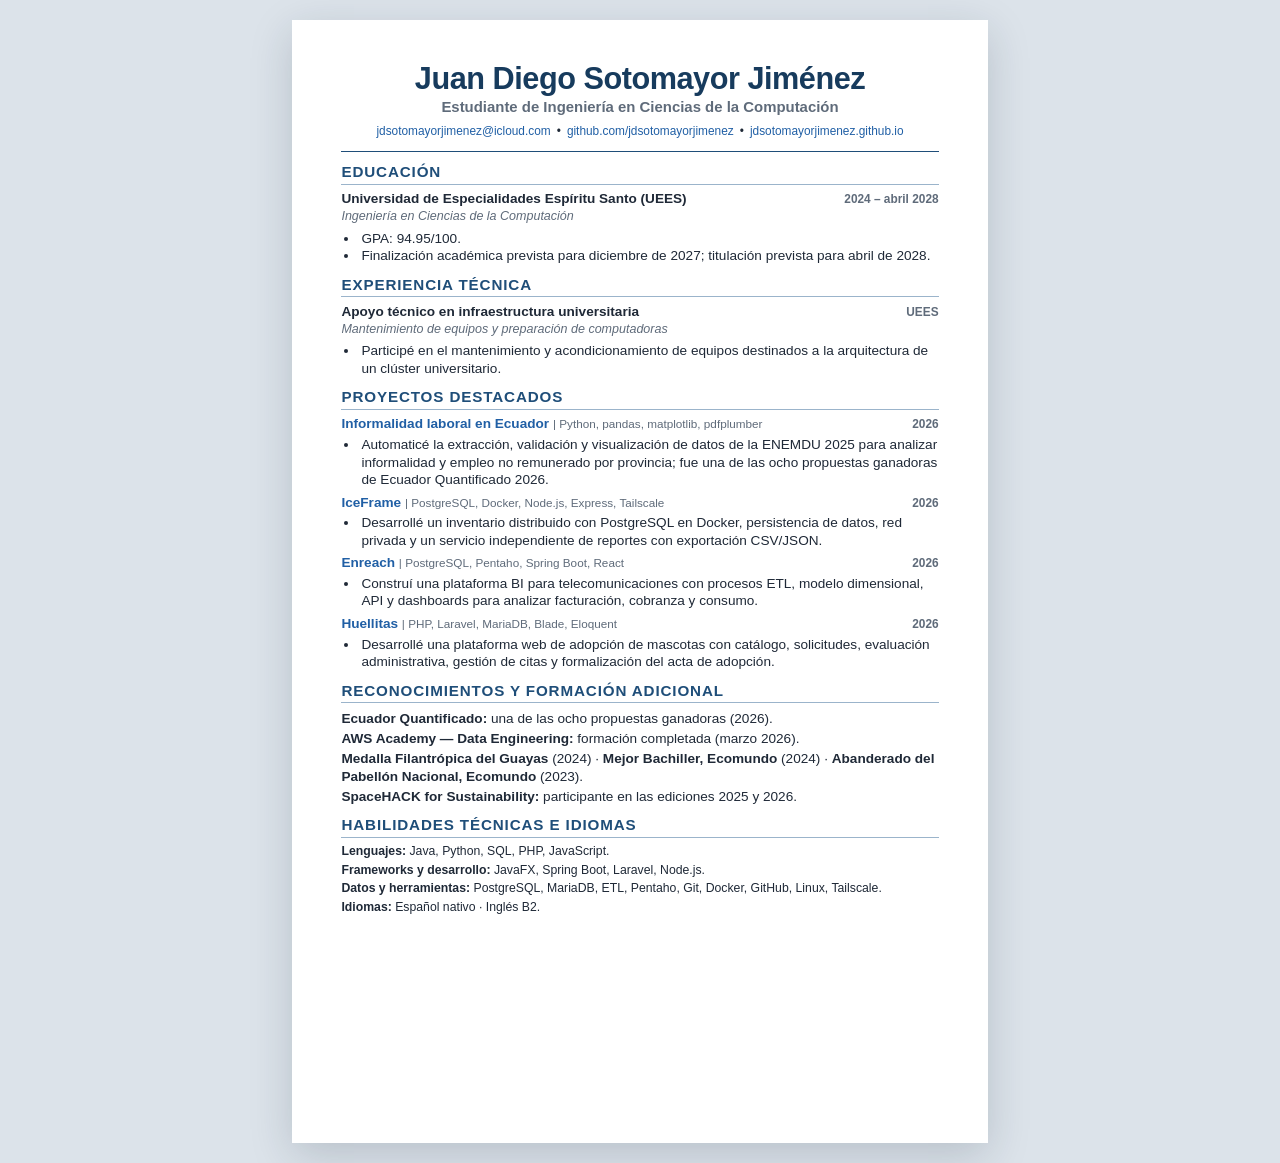
==== assets/docs/cv/src/index.html @ d0d5fd98 "Actualizar interfaz y agregar CV" ====
<!doctype html>
<html lang="es">

<head>
  <meta charset="utf-8">
  <meta name="viewport" content="width=device-width, initial-scale=1">
  <meta name="description" content="Currículum de Juan Diego Sotomayor Jiménez, estudiante de Ingeniería en Ciencias de la Computación.">
  <title>CV | Juan Diego Sotomayor Jiménez</title>
  <link rel="stylesheet" href="resume.css">
</head>

<body>
  <main class="resume">
    <header class="resume-header">
      <h1>Juan Diego Sotomayor Jiménez</h1>
      <p class="headline">Estudiante de Ingeniería en Ciencias de la Computación</p>
      <address class="contact-line">
        <a href="mailto:jdsotomayorjimenez@icloud.com">jdsotomayorjimenez@icloud.com</a>
        <span aria-hidden="true">•</span>
        <a href="https://github.com/jdsotomayorjimenez">github.com/jdsotomayorjimenez</a>
        <span aria-hidden="true">•</span>
        <a href="https://jdsotomayorjimenez.github.io/">jdsotomayorjimenez.github.io</a>
      </address>
    </header>

    <section aria-labelledby="education-title">
      <h2 id="education-title">Educación</h2>
      <article class="entry">
        <div class="entry-heading">
          <div>
            <h3>Universidad de Especialidades Espíritu Santo (UEES)</h3>
            <p class="entry-subtitle">Ingeniería en Ciencias de la Computación</p>
          </div>
          <p class="entry-date">2024 – abril 2028</p>
        </div>
        <ul>
          <li>GPA: 94.95/100.</li>
          <li>Finalización académica prevista para diciembre de 2027; titulación prevista para abril de 2028.</li>
        </ul>
      </article>
    </section>

    <section aria-labelledby="experience-title">
      <h2 id="experience-title">Experiencia técnica</h2>
      <article class="entry">
        <div class="entry-heading">
          <div>
            <h3>Apoyo técnico en infraestructura universitaria</h3>
            <p class="entry-subtitle">Mantenimiento de equipos y preparación de computadoras</p>
          </div>
          <p class="entry-date">UEES</p>
        </div>
        <ul>
          <li>Participé en el mantenimiento y acondicionamiento de equipos destinados a la arquitectura de un clúster universitario.</li>
        </ul>
      </article>
    </section>

    <section aria-labelledby="projects-title">
      <h2 id="projects-title">Proyectos destacados</h2>

      <article class="project">
        <div class="entry-heading">
          <h3>
            <a href="https://github.com/jdsotomayorjimenez/elquantificador_informalidad_ecu">Informalidad laboral en Ecuador</a>
            <span class="tech">| Python, pandas, matplotlib, pdfplumber</span>
          </h3>
          <p class="entry-date">2026</p>
        </div>
        <ul>
          <li>Automaticé la extracción, validación y visualización de datos de la ENEMDU 2025 para analizar informalidad y empleo no remunerado por provincia; fue una de las ocho propuestas ganadoras de Ecuador Quantificado 2026.</li>
        </ul>
      </article>

      <article class="project">
        <div class="entry-heading">
          <h3>
            <a href="https://github.com/jdsotomayorjimenez/proyecto-iceframe-db-reportes">IceFrame</a>
            <span class="tech">| PostgreSQL, Docker, Node.js, Express, Tailscale</span>
          </h3>
          <p class="entry-date">2026</p>
        </div>
        <ul>
          <li>Desarrollé un inventario distribuido con PostgreSQL en Docker, persistencia de datos, red privada y un servicio independiente de reportes con exportación CSV/JSON.</li>
        </ul>
      </article>

      <article class="project">
        <div class="entry-heading">
          <h3>
            <a href="https://github.com/juandifrost17/proyecto_bd2_enreach">Enreach</a>
            <span class="tech">| PostgreSQL, Pentaho, Spring Boot, React</span>
          </h3>
          <p class="entry-date">2026</p>
        </div>
        <ul>
          <li>Construí una plataforma BI para telecomunicaciones con procesos ETL, modelo dimensional, API y dashboards para analizar facturación, cobranza y consumo.</li>
        </ul>
      </article>

      <article class="project">
        <div class="entry-heading">
          <h3>
            <a href="https://github.com/jdsotomayorjimenez/proyecto-ldp-huellitas">Huellitas</a>
            <span class="tech">| PHP, Laravel, MariaDB, Blade, Eloquent</span>
          </h3>
          <p class="entry-date">2026</p>
        </div>
        <ul>
          <li>Desarrollé una plataforma web de adopción de mascotas con catálogo, solicitudes, evaluación administrativa, gestión de citas y formalización del acta de adopción.</li>
        </ul>
      </article>
    </section>

    <section aria-labelledby="recognition-title">
      <h2 id="recognition-title">Reconocimientos y formación adicional</h2>
      <div class="compact-list">
        <p><strong>Ecuador Quantificado:</strong> una de las ocho propuestas ganadoras (2026).</p>
        <p><strong>AWS Academy — Data Engineering:</strong> formación completada (marzo 2026).</p>
        <p><strong>Medalla Filantrópica del Guayas</strong> (2024) · <strong>Mejor Bachiller, Ecomundo</strong> (2024) · <strong>Abanderado del Pabellón Nacional, Ecomundo</strong> (2023).</p>
        <p><strong>SpaceHACK for Sustainability:</strong> participante en las ediciones 2025 y 2026.</p>
      </div>
    </section>

    <section aria-labelledby="skills-title">
      <h2 id="skills-title">Habilidades técnicas e idiomas</h2>
      <div class="compact-list skills-list">
        <p><strong>Lenguajes:</strong> Java, Python, SQL, PHP, JavaScript.</p>
        <p><strong>Frameworks y desarrollo:</strong> JavaFX, Spring Boot, Laravel, Node.js.</p>
        <p><strong>Datos y herramientas:</strong> PostgreSQL, MariaDB, ETL, Pentaho, Git, Docker, GitHub, Linux, Tailscale.</p>
        <p><strong>Idiomas:</strong> Español nativo · Inglés B2.</p>
      </div>
    </section>
  </main>
</body>

</html>
---- assets/docs/cv/src/resume.css ----
@page {
  size: A4;
  margin: 11mm 13mm;
}

:root {
  --accent: #1f4e79;
  --link: #205fa5;
  --text: #1f2937;
  --muted: #5f6b7a;
  --line: #9bb4cb;
}

* {
  box-sizing: border-box;
}

html {
  color: var(--text);
  background: #fff;
  font-family: Arial, Helvetica, sans-serif;
  font-size: 10.2pt;
  line-height: 1.27;
}

body {
  margin: 0;
  background: #fff;
}

.resume {
  width: 100%;
  max-width: 184mm;
  margin: 0 auto;
}

.resume-header {
  padding-bottom: 3.2mm;
  text-align: center;
  border-bottom: 1.4pt solid var(--accent);
}

h1,
h2,
h3,
p {
  margin-top: 0;
}

h1 {
  margin-bottom: 1mm;
  color: #173b5d;
  font-size: 23pt;
  line-height: 1.06;
  letter-spacing: -.35pt;
}

.headline {
  margin-bottom: 1.8mm;
  color: var(--muted);
  font-size: 11.2pt;
  font-weight: 700;
}

.contact-line {
  display: flex;
  flex-wrap: wrap;
  justify-content: center;
  gap: 1.6mm;
  margin: 0;
  font-size: 8.9pt;
  font-style: normal;
}

a {
  color: var(--link);
  text-decoration: none;
}

section {
  margin-top: 3.3mm;
}

h2 {
  margin-bottom: 1.8mm;
  padding-bottom: .7mm;
  color: var(--accent);
  border-bottom: .75pt solid var(--line);
  font-size: 11.4pt;
  line-height: 1.1;
  letter-spacing: .65pt;
  text-transform: uppercase;
}

.entry,
.project {
  break-inside: avoid;
}

.project + .project {
  margin-top: 1.7mm;
}

.entry-heading {
  display: flex;
  align-items: baseline;
  justify-content: space-between;
  gap: 4mm;
}

.entry-heading > :first-child {
  min-width: 0;
}

h3 {
  margin-bottom: .45mm;
  font-size: 10.2pt;
  line-height: 1.2;
}

.entry-subtitle {
  margin-bottom: .7mm;
  color: var(--muted);
  font-size: 9.4pt;
  font-style: italic;
}

.entry-date {
  flex: 0 0 auto;
  margin-bottom: 0;
  color: var(--muted);
  font-size: 8.9pt;
  font-weight: 700;
  white-space: nowrap;
}

.tech {
  color: var(--muted);
  font-size: 8.8pt;
  font-weight: 400;
}

ul {
  margin: .5mm 0 0;
  padding-left: 4.6mm;
}

li {
  padding-left: .7mm;
}

.compact-list p {
  margin-bottom: .75mm;
}

.compact-list p:last-child {
  margin-bottom: 0;
}

.skills-list {
  font-size: 9.2pt;
}

@media screen {
  body {
    padding: 20px;
    background: #dce3ea;
  }

  .resume {
    min-height: 297mm;
    padding: 11mm 13mm;
    background: #fff;
    box-shadow: 0 12px 40px rgba(22, 38, 55, .18);
  }
}

@media print {
  html,
  body {
    print-color-adjust: exact;
    -webkit-print-color-adjust: exact;
  }

  .resume {
    max-width: none;
  }
}
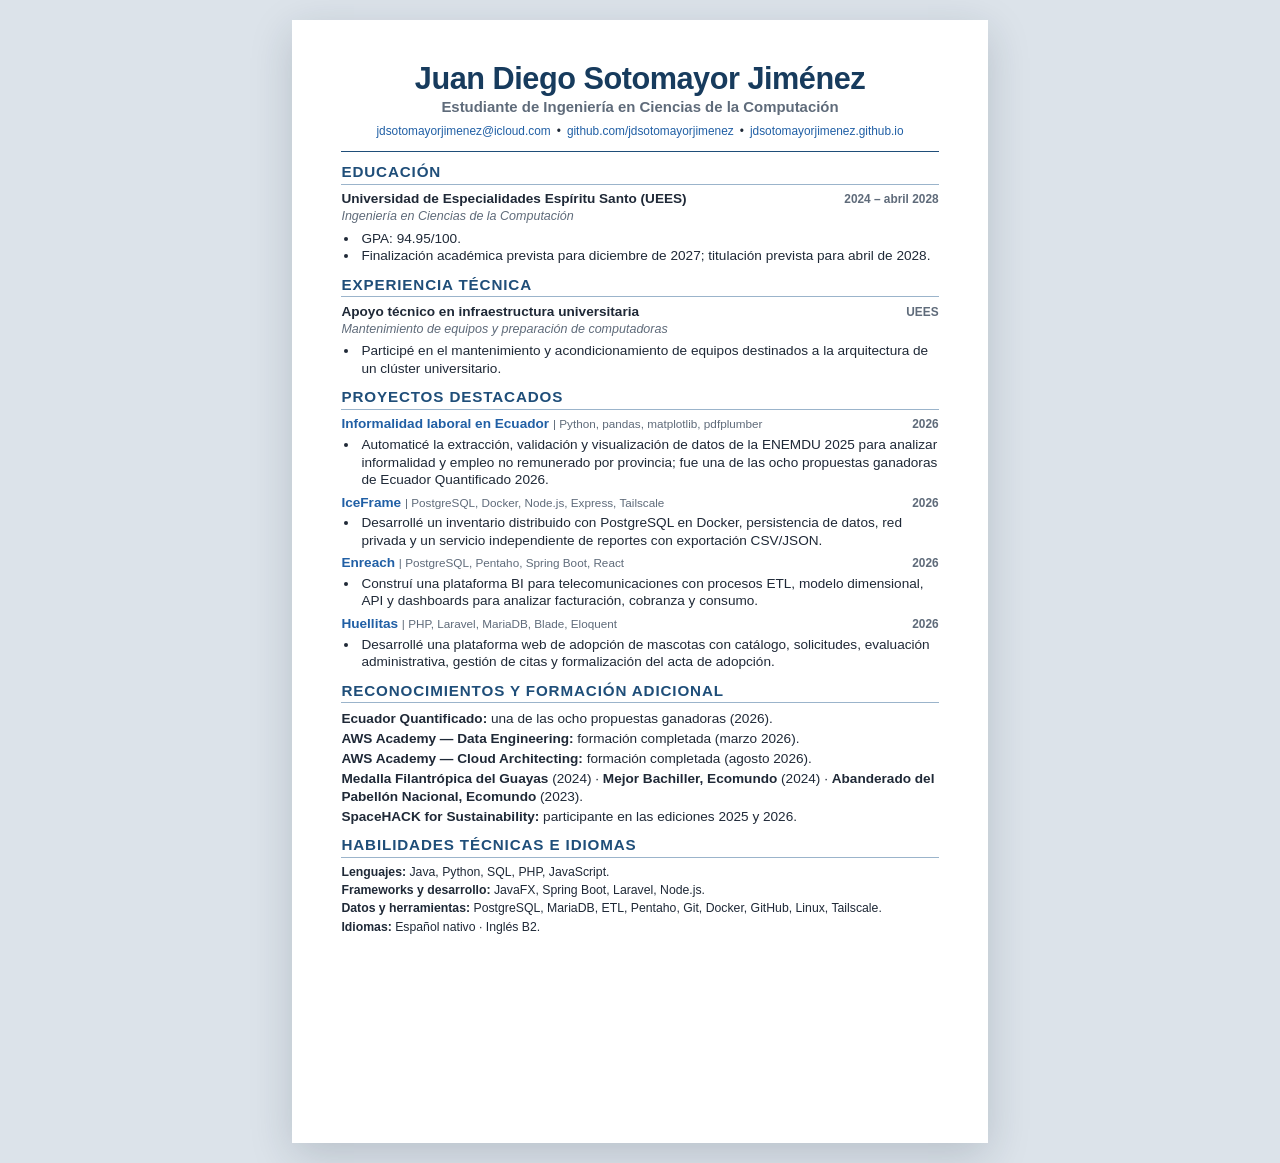
==== commit ded8818c: "feat: agregar TaskFlow y The Tale of Wong al portafolio" ====
--- a/assets/docs/cv/src/index.html
+++ b/assets/docs/cv/src/index.html
@@ -117,6 +117,7 @@
       <div class="compact-list">
         <p><strong>Ecuador Quantificado:</strong> una de las ocho propuestas ganadoras (2026).</p>
         <p><strong>AWS Academy — Data Engineering:</strong> formación completada (marzo 2026).</p>
+        <p><strong>AWS Academy — Cloud Architecting:</strong> formación completada (agosto 2026).</p>
         <p><strong>Medalla Filantrópica del Guayas</strong> (2024) · <strong>Mejor Bachiller, Ecomundo</strong> (2024) · <strong>Abanderado del Pabellón Nacional, Ecomundo</strong> (2023).</p>
         <p><strong>SpaceHACK for Sustainability:</strong> participante en las ediciones 2025 y 2026.</p>
       </div>
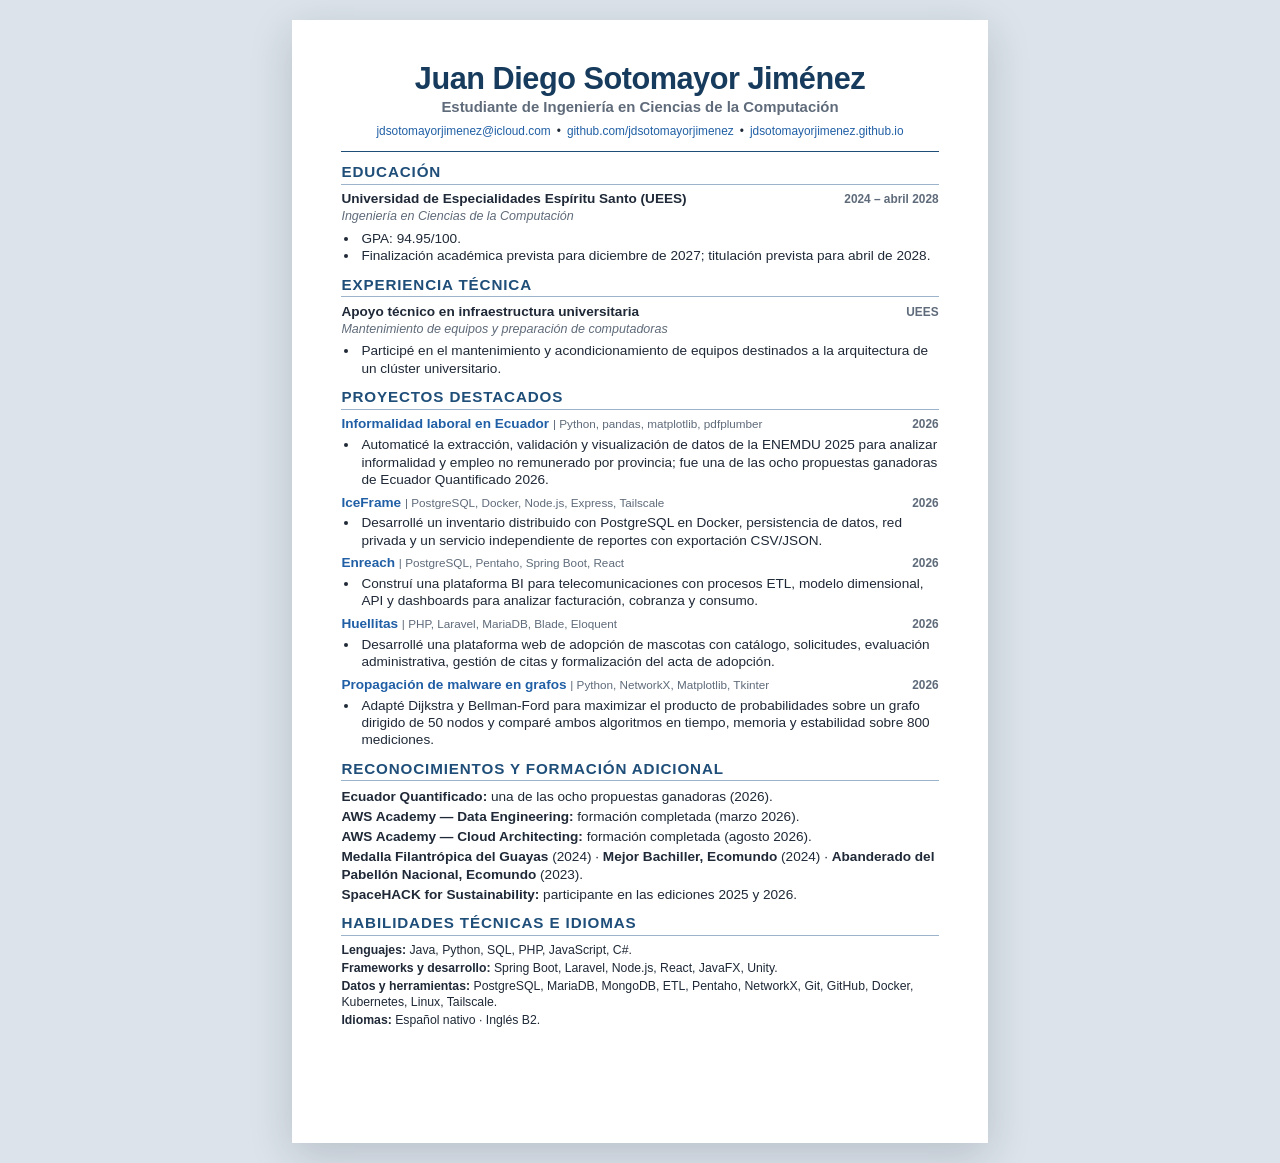
==== commit ad2bd188: "feat: tema claro/oscuro, WebP y CV visual" ====
--- a/assets/docs/cv/src/index.html
+++ b/assets/docs/cv/src/index.html
@@ -15,11 +15,21 @@
       <h1>Juan Diego Sotomayor Jiménez</h1>
       <p class="headline">Estudiante de Ingeniería en Ciencias de la Computación</p>
       <address class="contact-line">
+        <!-- PENDIENTE (datos.md §2): descomentar al tener el teléfono
+        <a href="tel:+593999999999">+593 99 999 9999</a>
+        <span aria-hidden="true">•</span>
+        -->
         <a href="mailto:jdsotomayorjimenez@icloud.com">jdsotomayorjimenez@icloud.com</a>
         <span aria-hidden="true">•</span>
         <a href="https://github.com/jdsotomayorjimenez">github.com/jdsotomayorjimenez</a>
         <span aria-hidden="true">•</span>
         <a href="https://jdsotomayorjimenez.github.io/">jdsotomayorjimenez.github.io</a>
+        <!-- PENDIENTE (datos.md §1 y §2): ciudad y LinkedIn
+        <span aria-hidden="true">•</span>
+        <span>Guayaquil, Ecuador</span>
+        <span aria-hidden="true">•</span>
+        <a href="https://www.linkedin.com/in/usuario">linkedin.com/in/usuario</a>
+        -->
       </address>
     </header>
 
@@ -110,6 +120,19 @@
           <li>Desarrollé una plataforma web de adopción de mascotas con catálogo, solicitudes, evaluación administrativa, gestión de citas y formalización del acta de adopción.</li>
         </ul>
       </article>
+
+      <article class="project">
+        <div class="entry-heading">
+          <h3>
+            <a href="https://github.com/ueesaalg/aalg_act2_2p_ord1_26_grupo3">Propagación de malware en grafos</a>
+            <span class="tech">| Python, NetworkX, Matplotlib, Tkinter</span>
+          </h3>
+          <p class="entry-date">2026</p>
+        </div>
+        <ul>
+          <li>Adapté Dijkstra y Bellman-Ford para maximizar el producto de probabilidades sobre un grafo dirigido de 50 nodos y comparé ambos algoritmos en tiempo, memoria y estabilidad sobre 800 mediciones.</li>
+        </ul>
+      </article>
     </section>
 
     <section aria-labelledby="recognition-title">
@@ -126,9 +149,9 @@
     <section aria-labelledby="skills-title">
       <h2 id="skills-title">Habilidades técnicas e idiomas</h2>
       <div class="compact-list skills-list">
-        <p><strong>Lenguajes:</strong> Java, Python, SQL, PHP, JavaScript.</p>
-        <p><strong>Frameworks y desarrollo:</strong> JavaFX, Spring Boot, Laravel, Node.js.</p>
-        <p><strong>Datos y herramientas:</strong> PostgreSQL, MariaDB, ETL, Pentaho, Git, Docker, GitHub, Linux, Tailscale.</p>
+        <p><strong>Lenguajes:</strong> Java, Python, SQL, PHP, JavaScript, C#.</p>
+        <p><strong>Frameworks y desarrollo:</strong> Spring Boot, Laravel, Node.js, React, JavaFX, Unity.</p>
+        <p><strong>Datos y herramientas:</strong> PostgreSQL, MariaDB, MongoDB, ETL, Pentaho, NetworkX, Git, GitHub, Docker, Kubernetes, Linux, Tailscale.</p>
         <p><strong>Idiomas:</strong> Español nativo · Inglés B2.</p>
       </div>
     </section>
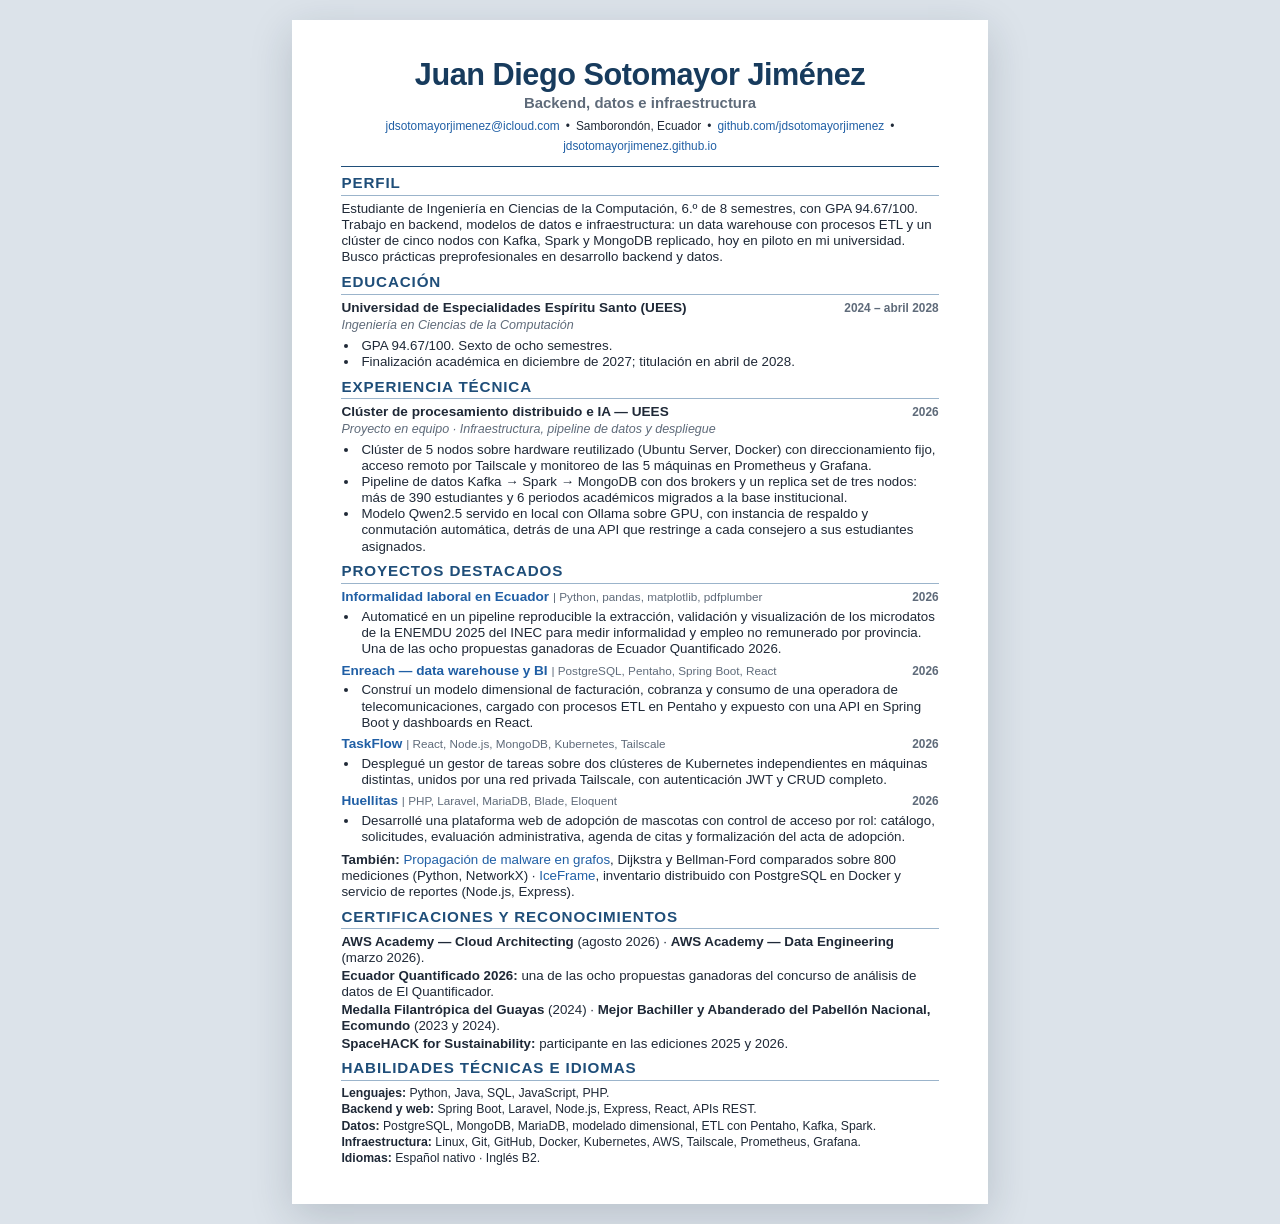
==== commit b9d28323: "feat: rehacer el CV y sacar los datos personales del repositorio" ====
--- a/assets/docs/cv/src/index.html
+++ b/assets/docs/cv/src/index.html
@@ -13,25 +13,26 @@
   <main class="resume">
     <header class="resume-header">
       <h1>Juan Diego Sotomayor Jiménez</h1>
-      <p class="headline">Estudiante de Ingeniería en Ciencias de la Computación</p>
+      <p class="headline">Backend, datos e infraestructura</p>
       <address class="contact-line">
-        <!-- PENDIENTE (datos.md §2): descomentar al tener el teléfono
-        <a href="tel:+593999999999">+593 99 999 9999</a>
+        <!-- CV-PRIVADO:telefono -->
+        <a href="mailto:jdsotomayorjimenez@icloud.com">jdsotomayorjimenez@icloud.com</a>
         <span aria-hidden="true">•</span>
-        -->
-        <a href="mailto:jdsotomayorjimenez@icloud.com">jdsotomayorjimenez@icloud.com</a>
+        <span>Samborondón, Ecuador</span><!-- CV-PRIVADO:direccion -->
         <span aria-hidden="true">•</span>
         <a href="https://github.com/jdsotomayorjimenez">github.com/jdsotomayorjimenez</a>
         <span aria-hidden="true">•</span>
         <a href="https://jdsotomayorjimenez.github.io/">jdsotomayorjimenez.github.io</a>
-        <!-- PENDIENTE (datos.md §1 y §2): ciudad y LinkedIn
-        <span aria-hidden="true">•</span>
-        <span>Guayaquil, Ecuador</span>
-        <span aria-hidden="true">•</span>
-        <a href="https://www.linkedin.com/in/usuario">linkedin.com/in/usuario</a>
-        -->
       </address>
     </header>
+
+    <section aria-labelledby="profile-title">
+      <h2 id="profile-title">Perfil</h2>
+      <p class="lead">Estudiante de Ingeniería en Ciencias de la Computación, 6.º de 8 semestres, con GPA
+        94.67/100. Trabajo en backend, modelos de datos e infraestructura: un data warehouse con procesos ETL
+        y un clúster de cinco nodos con Kafka, Spark y MongoDB replicado, hoy en piloto en mi universidad.
+        Busco prácticas preprofesionales en desarrollo backend y datos.</p>
+    </section>
 
     <section aria-labelledby="education-title">
       <h2 id="education-title">Educación</h2>
@@ -44,8 +45,8 @@
           <p class="entry-date">2024 – abril 2028</p>
         </div>
         <ul>
-          <li>GPA: 94.95/100.</li>
-          <li>Finalización académica prevista para diciembre de 2027; titulación prevista para abril de 2028.</li>
+          <li>GPA 94.67/100. Sexto de ocho semestres.</li>
+          <li>Finalización académica en diciembre de 2027; titulación en abril de 2028.</li>
         </ul>
       </article>
     </section>
@@ -55,13 +56,18 @@
       <article class="entry">
         <div class="entry-heading">
           <div>
-            <h3>Apoyo técnico en infraestructura universitaria</h3>
-            <p class="entry-subtitle">Mantenimiento de equipos y preparación de computadoras</p>
+            <h3>Clúster de procesamiento distribuido e IA — UEES</h3>
+            <p class="entry-subtitle">Proyecto en equipo · Infraestructura, pipeline de datos y despliegue</p>
           </div>
-          <p class="entry-date">UEES</p>
+          <p class="entry-date">2026</p>
         </div>
         <ul>
-          <li>Participé en el mantenimiento y acondicionamiento de equipos destinados a la arquitectura de un clúster universitario.</li>
+          <li>Clúster de 5 nodos sobre hardware reutilizado (Ubuntu Server, Docker) con direccionamiento
+            fijo, acceso remoto por Tailscale y monitoreo de las 5 máquinas en Prometheus y Grafana.</li>
+          <li>Pipeline de datos Kafka → Spark → MongoDB con dos brokers y un replica set de tres nodos: más
+            de 390 estudiantes y 6 periodos académicos migrados a la base institucional.</li>
+          <li>Modelo Qwen2.5 servido en local con Ollama sobre GPU, con instancia de respaldo y conmutación
+            automática, detrás de una API que restringe a cada consejero a sus estudiantes asignados.</li>
         </ul>
       </article>
     </section>
@@ -78,33 +84,38 @@
           <p class="entry-date">2026</p>
         </div>
         <ul>
-          <li>Automaticé la extracción, validación y visualización de datos de la ENEMDU 2025 para analizar informalidad y empleo no remunerado por provincia; fue una de las ocho propuestas ganadoras de Ecuador Quantificado 2026.</li>
+          <li>Automaticé en un pipeline reproducible la extracción, validación y visualización de los
+            microdatos de la ENEMDU 2025 del INEC para medir informalidad y empleo no remunerado por
+            provincia. Una de las ocho propuestas ganadoras de Ecuador Quantificado 2026.</li>
         </ul>
       </article>
 
       <article class="project">
         <div class="entry-heading">
           <h3>
-            <a href="https://github.com/jdsotomayorjimenez/proyecto-iceframe-db-reportes">IceFrame</a>
-            <span class="tech">| PostgreSQL, Docker, Node.js, Express, Tailscale</span>
+            <a href="https://github.com/juandifrost17/proyecto_bd2_enreach">Enreach — data warehouse y BI</a>
+            <span class="tech">| PostgreSQL, Pentaho, Spring Boot, React</span>
           </h3>
           <p class="entry-date">2026</p>
         </div>
         <ul>
-          <li>Desarrollé un inventario distribuido con PostgreSQL en Docker, persistencia de datos, red privada y un servicio independiente de reportes con exportación CSV/JSON.</li>
+          <li>Construí un modelo dimensional de facturación, cobranza y consumo de una operadora de
+            telecomunicaciones, cargado con procesos ETL en Pentaho y expuesto con una API en Spring Boot y
+            dashboards en React.</li>
         </ul>
       </article>
 
       <article class="project">
         <div class="entry-heading">
           <h3>
-            <a href="https://github.com/juandifrost17/proyecto_bd2_enreach">Enreach</a>
-            <span class="tech">| PostgreSQL, Pentaho, Spring Boot, React</span>
+            <a href="https://github.com/jdsotomayorjimenez/proyecto-sd-taskflow">TaskFlow</a>
+            <span class="tech">| React, Node.js, MongoDB, Kubernetes, Tailscale</span>
           </h3>
           <p class="entry-date">2026</p>
         </div>
         <ul>
-          <li>Construí una plataforma BI para telecomunicaciones con procesos ETL, modelo dimensional, API y dashboards para analizar facturación, cobranza y consumo.</li>
+          <li>Desplegué un gestor de tareas sobre dos clústeres de Kubernetes independientes en máquinas
+            distintas, unidos por una red privada Tailscale, con autenticación JWT y CRUD completo.</li>
         </ul>
       </article>
 
@@ -117,31 +128,24 @@
           <p class="entry-date">2026</p>
         </div>
         <ul>
-          <li>Desarrollé una plataforma web de adopción de mascotas con catálogo, solicitudes, evaluación administrativa, gestión de citas y formalización del acta de adopción.</li>
+          <li>Desarrollé una plataforma web de adopción de mascotas con control de acceso por rol: catálogo,
+            solicitudes, evaluación administrativa, agenda de citas y formalización del acta de adopción.</li>
         </ul>
       </article>
 
-      <article class="project">
-        <div class="entry-heading">
-          <h3>
-            <a href="https://github.com/ueesaalg/aalg_act2_2p_ord1_26_grupo3">Propagación de malware en grafos</a>
-            <span class="tech">| Python, NetworkX, Matplotlib, Tkinter</span>
-          </h3>
-          <p class="entry-date">2026</p>
-        </div>
-        <ul>
-          <li>Adapté Dijkstra y Bellman-Ford para maximizar el producto de probabilidades sobre un grafo dirigido de 50 nodos y comparé ambos algoritmos en tiempo, memoria y estabilidad sobre 800 mediciones.</li>
-        </ul>
-      </article>
+      <p class="more"><strong>También:</strong>
+        <a href="https://github.com/ueesaalg/aalg_act2_2p_ord1_26_grupo3">Propagación de malware en grafos</a>,
+        Dijkstra y Bellman-Ford comparados sobre 800 mediciones (Python, NetworkX) ·
+        <a href="https://github.com/jdsotomayorjimenez/proyecto-iceframe-db-reportes">IceFrame</a>,
+        inventario distribuido con PostgreSQL en Docker y servicio de reportes (Node.js, Express).</p>
     </section>
 
     <section aria-labelledby="recognition-title">
-      <h2 id="recognition-title">Reconocimientos y formación adicional</h2>
+      <h2 id="recognition-title">Certificaciones y reconocimientos</h2>
       <div class="compact-list">
-        <p><strong>Ecuador Quantificado:</strong> una de las ocho propuestas ganadoras (2026).</p>
-        <p><strong>AWS Academy — Data Engineering:</strong> formación completada (marzo 2026).</p>
-        <p><strong>AWS Academy — Cloud Architecting:</strong> formación completada (agosto 2026).</p>
-        <p><strong>Medalla Filantrópica del Guayas</strong> (2024) · <strong>Mejor Bachiller, Ecomundo</strong> (2024) · <strong>Abanderado del Pabellón Nacional, Ecomundo</strong> (2023).</p>
+        <p><strong>AWS Academy — Cloud Architecting</strong> (agosto 2026) · <strong>AWS Academy — Data Engineering</strong> (marzo 2026).</p>
+        <p><strong>Ecuador Quantificado 2026:</strong> una de las ocho propuestas ganadoras del concurso de análisis de datos de El Quantificador.</p>
+        <p><strong>Medalla Filantrópica del Guayas</strong> (2024) · <strong>Mejor Bachiller y Abanderado del Pabellón Nacional, Ecomundo</strong> (2023 y 2024).</p>
         <p><strong>SpaceHACK for Sustainability:</strong> participante en las ediciones 2025 y 2026.</p>
       </div>
     </section>
@@ -149,9 +153,10 @@
     <section aria-labelledby="skills-title">
       <h2 id="skills-title">Habilidades técnicas e idiomas</h2>
       <div class="compact-list skills-list">
-        <p><strong>Lenguajes:</strong> Java, Python, SQL, PHP, JavaScript, C#.</p>
-        <p><strong>Frameworks y desarrollo:</strong> Spring Boot, Laravel, Node.js, React, JavaFX, Unity.</p>
-        <p><strong>Datos y herramientas:</strong> PostgreSQL, MariaDB, MongoDB, ETL, Pentaho, NetworkX, Git, GitHub, Docker, Kubernetes, Linux, Tailscale.</p>
+        <p><strong>Lenguajes:</strong> Python, Java, SQL, JavaScript, PHP.</p>
+        <p><strong>Backend y web:</strong> Spring Boot, Laravel, Node.js, Express, React, APIs REST.</p>
+        <p><strong>Datos:</strong> PostgreSQL, MongoDB, MariaDB, modelado dimensional, ETL con Pentaho, Kafka, Spark.</p>
+        <p><strong>Infraestructura:</strong> Linux, Git, GitHub, Docker, Kubernetes, AWS, Tailscale, Prometheus, Grafana.</p>
         <p><strong>Idiomas:</strong> Español nativo · Inglés B2.</p>
       </div>
     </section>
--- a/assets/docs/cv/src/resume.css
+++ b/assets/docs/cv/src/resume.css
@@ -1,6 +1,6 @@
 @page {
   size: A4;
-  margin: 11mm 13mm;
+  margin: 10mm 13mm;
 }
 
 :root {
@@ -19,8 +19,8 @@
   color: var(--text);
   background: #fff;
   font-family: Arial, Helvetica, sans-serif;
-  font-size: 10.2pt;
-  line-height: 1.27;
+  font-size: 10pt;
+  line-height: 1.21;
 }
 
 body {
@@ -78,11 +78,11 @@
 }
 
 section {
-  margin-top: 3.3mm;
+  margin-top: 2.3mm;
 }
 
 h2 {
-  margin-bottom: 1.8mm;
+  margin-bottom: 1.4mm;
   padding-bottom: .7mm;
   color: var(--accent);
   border-bottom: .75pt solid var(--line);
@@ -98,7 +98,11 @@
 }
 
 .project + .project {
-  margin-top: 1.7mm;
+  margin-top: 1.4mm;
+}
+
+.more {
+  margin: 1.6mm 0 0;
 }
 
 .entry-heading {
@@ -149,8 +153,12 @@
   padding-left: .7mm;
 }
 
+.lead {
+  margin-bottom: 0;
+}
+
 .compact-list p {
-  margin-bottom: .75mm;
+  margin-bottom: .4mm;
 }
 
 .compact-list p:last-child {
@@ -169,7 +177,7 @@
 
   .resume {
     min-height: 297mm;
-    padding: 11mm 13mm;
+    padding: 10mm 13mm;
     background: #fff;
     box-shadow: 0 12px 40px rgba(22, 38, 55, .18);
   }
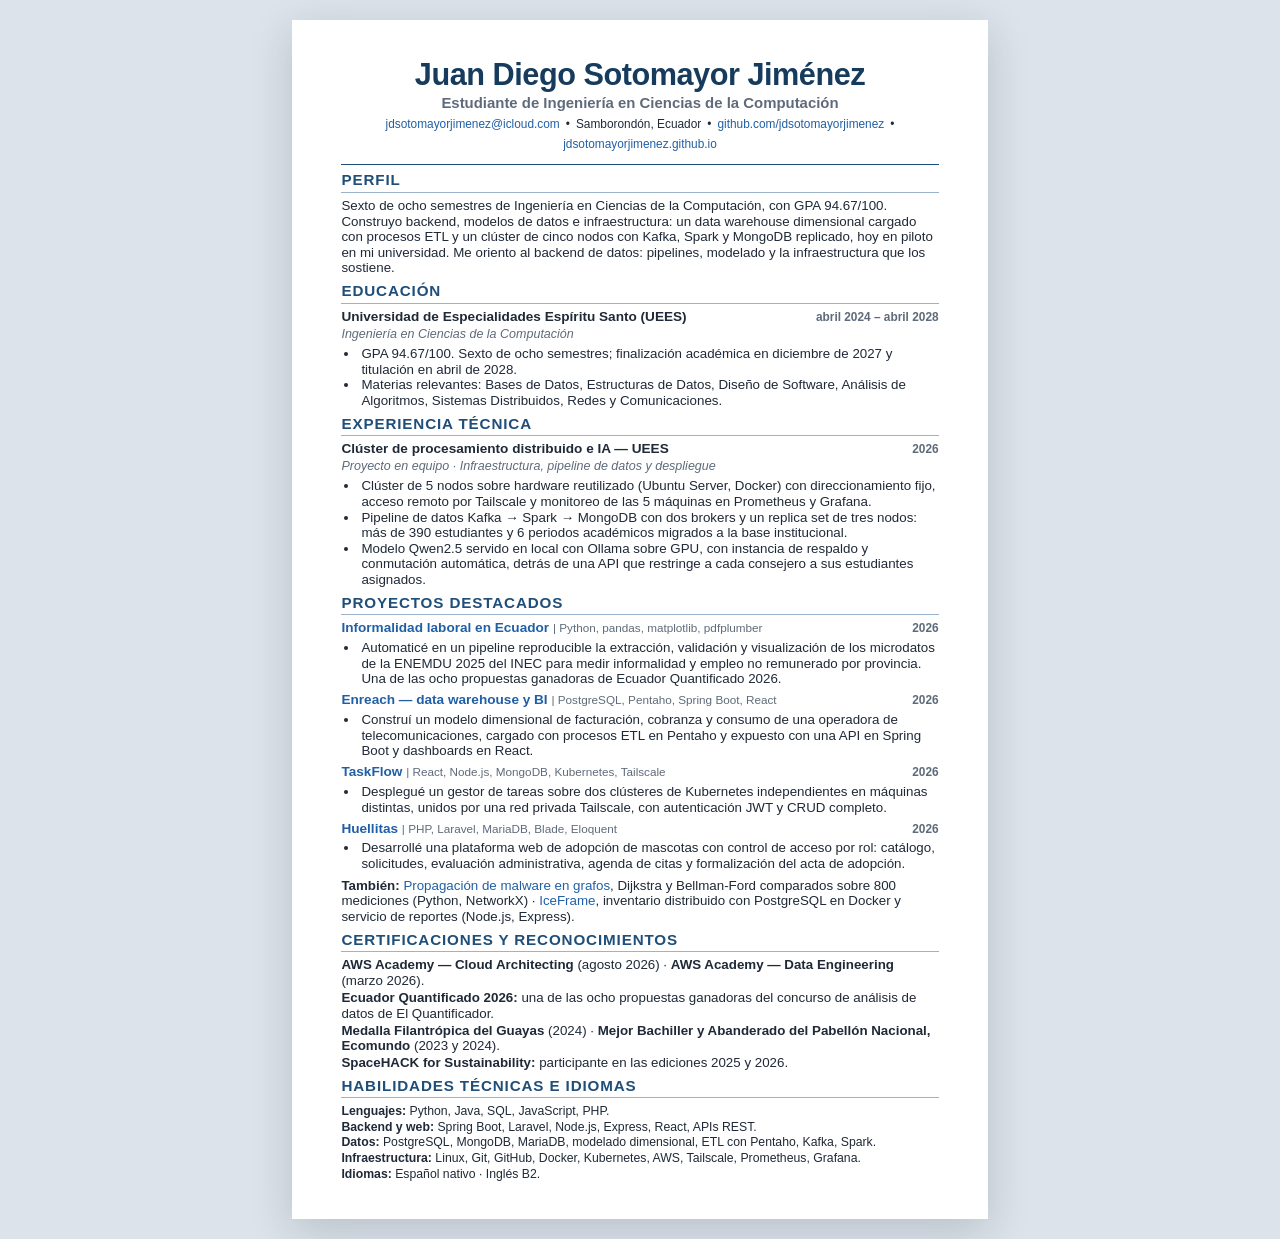
==== commit f620cccc: "fix: corrección y mejoras al CV" ====
--- a/assets/docs/cv/src/index.html
+++ b/assets/docs/cv/src/index.html
@@ -13,7 +13,7 @@
   <main class="resume">
     <header class="resume-header">
       <h1>Juan Diego Sotomayor Jiménez</h1>
-      <p class="headline">Backend, datos e infraestructura</p>
+      <p class="headline">Estudiante de Ingeniería en Ciencias de la Computación</p>
       <address class="contact-line">
         <!-- CV-PRIVADO:telefono -->
         <a href="mailto:jdsotomayorjimenez@icloud.com">jdsotomayorjimenez@icloud.com</a>
@@ -28,10 +28,11 @@
 
     <section aria-labelledby="profile-title">
       <h2 id="profile-title">Perfil</h2>
-      <p class="lead">Estudiante de Ingeniería en Ciencias de la Computación, 6.º de 8 semestres, con GPA
-        94.67/100. Trabajo en backend, modelos de datos e infraestructura: un data warehouse con procesos ETL
-        y un clúster de cinco nodos con Kafka, Spark y MongoDB replicado, hoy en piloto en mi universidad.
-        Busco prácticas preprofesionales en desarrollo backend y datos.</p>
+      <p class="lead">Sexto de ocho semestres de Ingeniería en Ciencias de la Computación, con GPA
+        94.67/100. Construyo backend, modelos de datos e infraestructura: un data warehouse dimensional
+        cargado con procesos ETL y un clúster de cinco nodos con Kafka, Spark y MongoDB replicado, hoy en
+        piloto en mi universidad. Me oriento al backend de datos: pipelines, modelado y la infraestructura
+        que los sostiene.</p>
     </section>
 
     <section aria-labelledby="education-title">
@@ -42,11 +43,13 @@
             <h3>Universidad de Especialidades Espíritu Santo (UEES)</h3>
             <p class="entry-subtitle">Ingeniería en Ciencias de la Computación</p>
           </div>
-          <p class="entry-date">2024 – abril 2028</p>
+          <p class="entry-date">abril 2024 – abril 2028</p>
         </div>
         <ul>
-          <li>GPA 94.67/100. Sexto de ocho semestres.</li>
-          <li>Finalización académica en diciembre de 2027; titulación en abril de 2028.</li>
+          <li>GPA 94.67/100. Sexto de ocho semestres; finalización académica en diciembre de 2027 y
+            titulación en abril de 2028.</li>
+          <li>Materias relevantes: Bases de Datos, Estructuras de Datos, Diseño de Software, Análisis de
+            Algoritmos, Sistemas Distribuidos, Redes y Comunicaciones.</li>
         </ul>
       </article>
     </section>
--- a/assets/docs/cv/src/resume.css
+++ b/assets/docs/cv/src/resume.css
@@ -20,7 +20,7 @@
   background: #fff;
   font-family: Arial, Helvetica, sans-serif;
   font-size: 10pt;
-  line-height: 1.21;
+  line-height: 1.17;
 }
 
 body {
@@ -78,7 +78,7 @@
 }
 
 section {
-  margin-top: 2.3mm;
+  margin-top: 1.9mm;
 }
 
 h2 {
